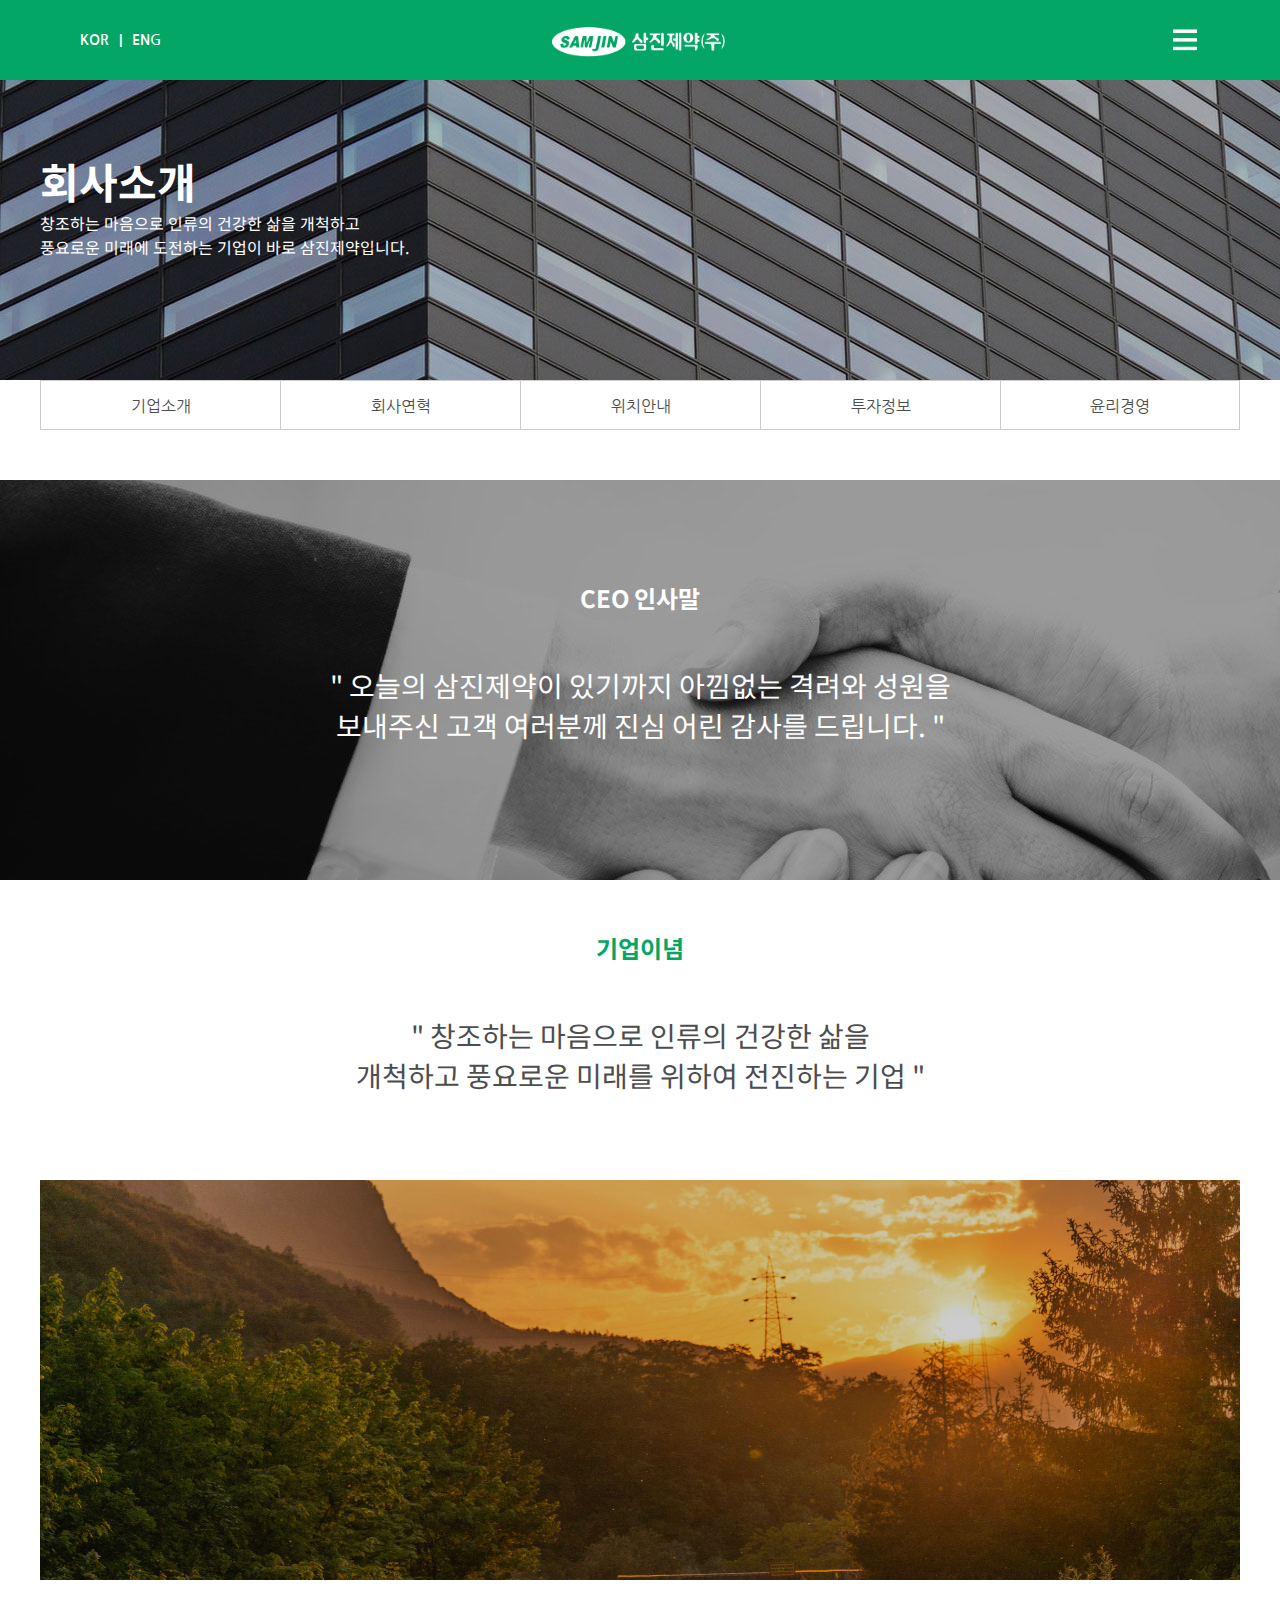
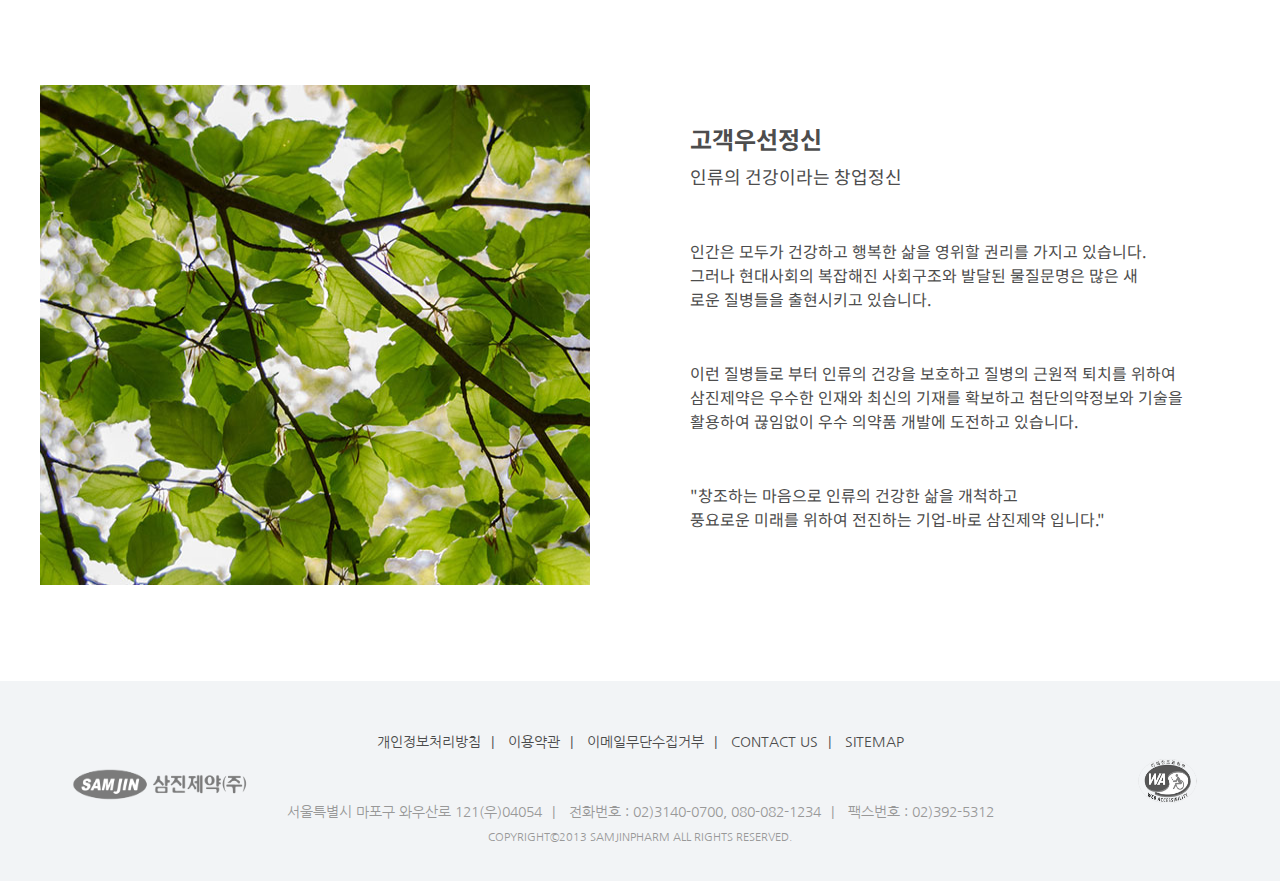
==== about.html @ c2581b31 "Add files via upload" ====
<!DOCTYPE html>
<html lang="en">

<head>
    <meta charset="UTF-8">
    <meta name="viewport" content="width=device-width, initial-scale=1.0">
    <meta http-equiv="X-UA-Compatible" content="ie=edge">
    <title>about.html</title>
    <!-- google font -->
    <link href="https://fonts.googleapis.com/css?family=Nanum+Gothic|Noto+Sans|Noto+Sans+KR&display=swap"
        rel="stylesheet">
    <!-- 외부 CSS -->
    <link rel="stylesheet" href="css/about.css">
    <!-- 제이쿼리 라이브러리 -->
    <script src="https://cdnjs.cloudflare.com/ajax/libs/jquery/3.4.1/jquery.min.js"></script>
    <!-- main.js -->
    <script src="js/main.js"></script>
</head>

<body>
    <!-- header & nav -->
    <header>
        <a href="index.html"><img src="images/header-logo1.png" alt="logo"></a>
        <button class="menu-btn"><img src="images/menu-icon.png" alt=""></button>
        <ul class="lang">
            <li><a href="#">KOR</a><span>|</span></li>
            <li><a href="#">ENG</a></li>
        </ul>
    </header>

    <div class="hold">
        <nav id="main-menu">
            <ul class="depth1">
                <li>
                    <a href="#">기업정보</a>
                    <ul class="depth2">
                        <li><a href="about.html">기업소개</a></li>
                        <li><a href="#">회사연혁</a></li>
                        <li><a href="location.html">위치안내</a></li>
                        <li><a href="#">투자정보</a></li>
                        <li><a href="#">윤리경영</a></li>
                    </ul>
                </li>
                <li>
                    <a href="#">제품정보</a>
                    <ul class="depth2">
                        <li><a href="product.html">제품</a></li>
                        <li><a href="#">신제품소개</a></li>
                        <li><a href="#">효능별제품안내</a></li>
                    </ul>
                </li>
                <li>
                    <a href="#">연구개발</a>
                    <ul class="depth2">
                        <li><a href="#">연구소 소개</a></li>
                        <li><a href="#">연구소 조직</a></li>
                        <li><a href="#">R&D비전</a></li>
                        <li><a href="#">R&D Pipeline</a></li>
                        <li><a href="#">주요연구성과</a></li>
                    </ul>
                </li>
                <li>
                    <a href="#">인재채용</a>
                    <ul class="depth2">
                        <li><a href="#">채용제도</a></li>
                        <li><a href="#">채용뉴스</a></li>
                        <li><a href="#">입사지원</a></li>
                        <li><a href="#">입사지원도우미</a></li>
                        <li><a href="#">전형결과확인</a></li>
                    </ul>
                </li>
                <li>
                    <a href="customer.html">고객센터</a>
                    <ul class="depth2">
                        <li><a href="#">FAQ</a></li>
                        <li><a href="customer.html">고객지원센터</a></li>
                        <li><a href="#">뉴스</a></li>
                        <li><a href="#">공지사항</a></li>
                    </ul>
                </li>
            </ul>
        </nav>
    </div>

    <!-- vigual -->
    <section id="visual">
        <div class="container">
            <div class="visual-txt">
                <h1>회사소개</h1>
                <p>창조하는 마음으로 인류의 건강한 삶을 개척하고<br>
                    풍요로운 미래에 도전하는 기업이 바로 삼진제약입니다.</p>
            </div>
        </div>
    </section>
    <!-- sub-menu -->
    <nav id="sub-menu">
        <div class="sub-container">
            <ul>
                <li><a href="about.html">기업소개</a></li>
                <li><a href="#">회사연혁</a></li>
                <li><a href="location.html">위치안내</a></li>
                <li><a href="#">투자정보</a></li>
                <li><a href="#">윤리경영</a></li>
            </ul>
        </div>
    </nav>
    <!-- greeting -->
    <section id="greeting">
        <div class="greeting-txt">
            <h2>CEO 인사말</h2>
            <p>" 오늘의 삼진제약이 있기까지 아낌없는 격려와 성원을<br>
                보내주신 고객 여러분께 진심 어린 감사를 드립니다. "</p>
        </div>
    </section>

    <!-- contents -->
    <section id="contents">
        <div class="philosophy">
            <h2>기업이념</h2>
            <p>" 창조하는 마음으로 인류의 건강한 삶을<br>
                개척하고 풍요로운 미래를 위하여 전진하는 기업 "</p>
        </div>
        <img src="images/contents-visual.jpg" alt="">
        <div class="customers">
            <img src="images/customers.jpg" alt="">
            <div class="customers-txt">
                <h3>고객우선정신</h3>
                <span>인류의 건강이라는 창업정신</span>
                <p>인간은 모두가 건강하고 행복한 삶을 영위할 권리를 가지고 있습니다.<br>
                그러나 현대사회의 복잡해진 사회구조와 발달된 물질문명은 많은 새<br>
                로운 질병들을 출현시키고 있습니다.</p>
                <p>이런 질병들로 부터 인류의 건강을 보호하고 질병의 근원적 퇴치를 위하여<br>
                삼진제약은 우수한 인재와 최신의 기재를 확보하고 첨단의약정보와 기술을<br>
                활용하여 끊임없이 우수 의약품 개발에 도전하고 있습니다.</p>
                <p>"창조하는 마음으로 인류의 건강한 삶을 개척하고<br>
                풍요로운 미래를 위하여 전진하는 기업-바로 삼진제약 입니다."</p>

            </div>
        </div>
    </section>


    <!-- footer -->
    <footer>
        <img class="footer-logo" src="images/footer-logo.png" alt="">
        <div class="footer-link">
            <ul>
                <li><a href="#">개인정보처리방침</a><span>|</span></li>
                <li><a href="#">이용약관</a><span>|</span></li>
                <li><a href="#">이메일무단수집거부</a><span>|</span></li>
                <li><a href="#">CONTACT US</a><span>|</span></li>
                <li><a href="#">SITEMAP</a></li>
            </ul>
            <div class="footer-info">
                <ul>
                    <li>서울특별시 마포구 와우산로 121(우)04054<span>|</span></li>
                    <li>전화번호 : 02)3140-0700, 080-082-1234<span>|</span></li>
                    <li>팩스번호 : 02)392-5312</li>
                </ul>
            </div>
            <p class="footer-copy">COPYRIGHT©2013 SAMJINPHARM ALL RIGHTS RESERVED.</p>
            <img class="footer-web" src="images/web.png" alt="">
    </footer>

</body>

</html>
---- css/about.css ----
/* style.css */
/*
font-family: 'Nanum Gothic', sans-serif;
font-family: 'Noto Sans KR', sans-serif;
font-family: 'Noto Sans', sans-serif;
*/
/*
font-color : #4d4d4d;
*/
/*
main-color : #03a665;
sub-color : #ffc20d;
*/

/* 초기화 코드 */
* {
    margin: 0;
    padding: 0;
    box-sizing: border-box;
}
body {
    font-family: 'Nanum Gothic', sans-serif;
    font-size: 100%;
    color: #4d4d4d;
}
ul {
    list-style-type: none;
}
a {
    text-decoration: none;
    color: #4d4d4d;
}

/* header */
header {
    width: 100%;
    height: 80px;
    background: #03a665;
    position: sticky;
    top: 0;
    z-index: 100;
}
header a img {
    position: absolute;
    width: 200px;
    height: 50px;
    left: 50%; top: 15px;
    transform: translateX(-50%);
}
header .menu-btn {
    position: absolute;
    right: 80px; top: 25px;
    border: none;
    background: none;
    outline: none;
}
header .menu-btn img {
    width: 30px;
    height: 30px;
}
header .lang {
    position: absolute;
    top: 50%; left: 80px;
    transform: translateY(-50%);
}
header .lang li {
    font-weight: bold;
    font-size: 14px;
    float: left;
}
header .lang li a {
    color: #fff;
}


header .lang span {
    padding: 0 10px;
    color: #fff;
}




/* main-menu */

.hold {
    width: 100%;
    height: 300px;
    border-bottom: 1px solid rgba(0,0,0,0.2);
    opacity: 0;
    height: 0;
    transition: 0.5s;
    overflow: hidden;
    background: #fff;
    position: fixed;
    top: 80px;
    z-index: 99;
}
.hold.show {
    /* display: block; */
    opacity: 1;
    height: 300px;
    transition: 0.5s;
    border-bottom: 1px solid rgba(0, 0, 0, 0.2);
}
#main-menu {
    width: 100%;
    height: 80px;
    margin: 0 auto;
    border-bottom: 1px solid rgba(0, 0, 0, 0.2);
}
#main-menu .depth1 {
    width: 1200px;
    height: 80px;
    margin: 0 auto;
    padding-top: 25px;
}
#main-menu .depth1 > li{
    float: left;
    width: 20%;
    height: 80px;
    text-align: center;
    font-weight: bold;
}
#main-menu .depth1 > li > a {
    font-size: 20px;
    font-family: 'Noto Sans KR', sans-serif;
}
#main-menu .depth1 > li > a:hover {
    border-bottom: 2px solid #03a665;
}


#main-menu .depth2 {
    height: 220px;
    margin-top: 25px;
    border-left: 1px solid rgba(0, 0, 0, 0.2);
    border-right: 1px solid rgba(0, 0, 0, 0.2);
}
#main-menu .depth2:nth-child(2) {
    border-right: none;
}
#main-menu .depth1 li:last-child .depth2 {
    border-right: 1px solid rgba(0, 0, 0, 0.2);
}


#main-menu .depth2 li a {
    font-size: 14px;
    font-weight: normal;
    display: block;
    padding: 5px 0;
}
#main-menu .depth2 li:first-child {
    padding-top: 20px;
}
#main-menu .depth2 li a:hover {
    color: #03a665;
    font-weight: bold;
}

/* visual */
#visual {
    width: 100%;
    height: 300px;
    position: relative;
    background-image: url('../images/about-visual.jpg');
}
#visual .container {
    width: 1200px;
    height: 300px;
    margin: 0 auto;
}
#visual .visual-txt {
    width: 100%;
    position: absolute;
    top: 70px;
    color: #fff;
    font-family: 'Noto Sans KR', sans-serif;
}
#visual .visual-txt h1 {
    font-size: 42px;
}

/* sub-menu */

.sub-container {
    width: 1200px;
    height: 50px;
    margin: 0 auto;
}
.sub-container li a {
    width: 20%;
    height: 50px;
    border: 1px solid #ccc;
    float: left;
    text-align: center;
    padding-top: 15px;
    border-right: none;
}
.sub-container li:last-child a {
    border-right: 1px solid #ccc;
}
.sub-container li a:hover {
    border-bottom: 1px solid #03a665;
    font-weight: bold;
}

/* greeting */
#greeting {
    width: 100%;
    height: 400px;
    margin: 0 auto;
    margin-top: 50px;
    background-image: url('../images/greeting-img.jpg');
    font-family: 'Noto Sans KR', sans-serif;
    text-align: center;
}
#greeting .greeting-txt h2 {
    font-size: 24px;
    padding-top: 100px;
    padding-bottom: 50px;
    color: #fff;
}
#greeting .greeting-txt p {
    font-size: 28px;
    color: #fff;
}
/* philosophy */
#contents {
    width: 1200px;
    margin: 0 auto;
    font-family: 'Noto Sans KR', sans-serif;
}
#contents .philosophy {
    width: 1200px;
    height: 300px;
    margin: 0 auto;
    text-align: center;
}
#contents .philosophy h2 {
    font-size: 24px;
    padding-top: 50px;
    padding-bottom: 50px;
    color: #03a665;
}
#contents .philosophy p {
    font-size: 28px;
}

#contents img {
    width: 1200px;
    height: 400px;
}
#contents .customers {
    margin-top: 100px;
    margin-bottom: 150px;
}
#contents .customers img {
    width: 550px;
    height: 500px;
    float: left;
    margin-right: 100px;
}
#contents .customers .customers-txt {
    padding-top: 30px;
}
#contents .customers .customers-txt h3 {
    font-size: 24px;
    line-height: 2em;
    
}
#contents .customers .customers-txt span {
    font-size: 18px;
}
#contents .customers .customers-txt p {
    margin-top: 50px;
}


/* footer */
footer {
    width: 100%;
    height: 200px;
    background: #F2F4F6;
    clear: both;
    position: relative;
}
footer .footer-logo {
    position: absolute;
    width: 200px;
    height: 50px;
    left: 60px; top: 50%;
    transform: translateY(-50%);
}
footer .footer-link {
    width: 1200px;
    margin: 0 auto;
    text-align: center;
    padding-top: 50px;
}

footer .footer-link li {
    display: inline-block;
    font-size: 14px;
}
footer .footer-link li a {
    color: #4b4b4b;
}
footer .footer-link span {
    padding: 0 10px;
}
footer .footer-info {
    width: 1200px;
    margin: 0 auto;
    text-align: center;
    padding-top: 50px;
}
footer .footer-info li {
    display: inline-block;
    font-size: 14px;
    color: #989898;
}

footer .footer-info span {
    padding: 0 10px;
}
footer .footer-copy {
    font-size: 11px;
    padding-top: 10px;
    color: #989898;
}
footer .footer-web {
    width: 65px;
    height: 50px;
    position: absolute;
    top: 50%; right: 80px;
    transform: translateY(-50%);
}
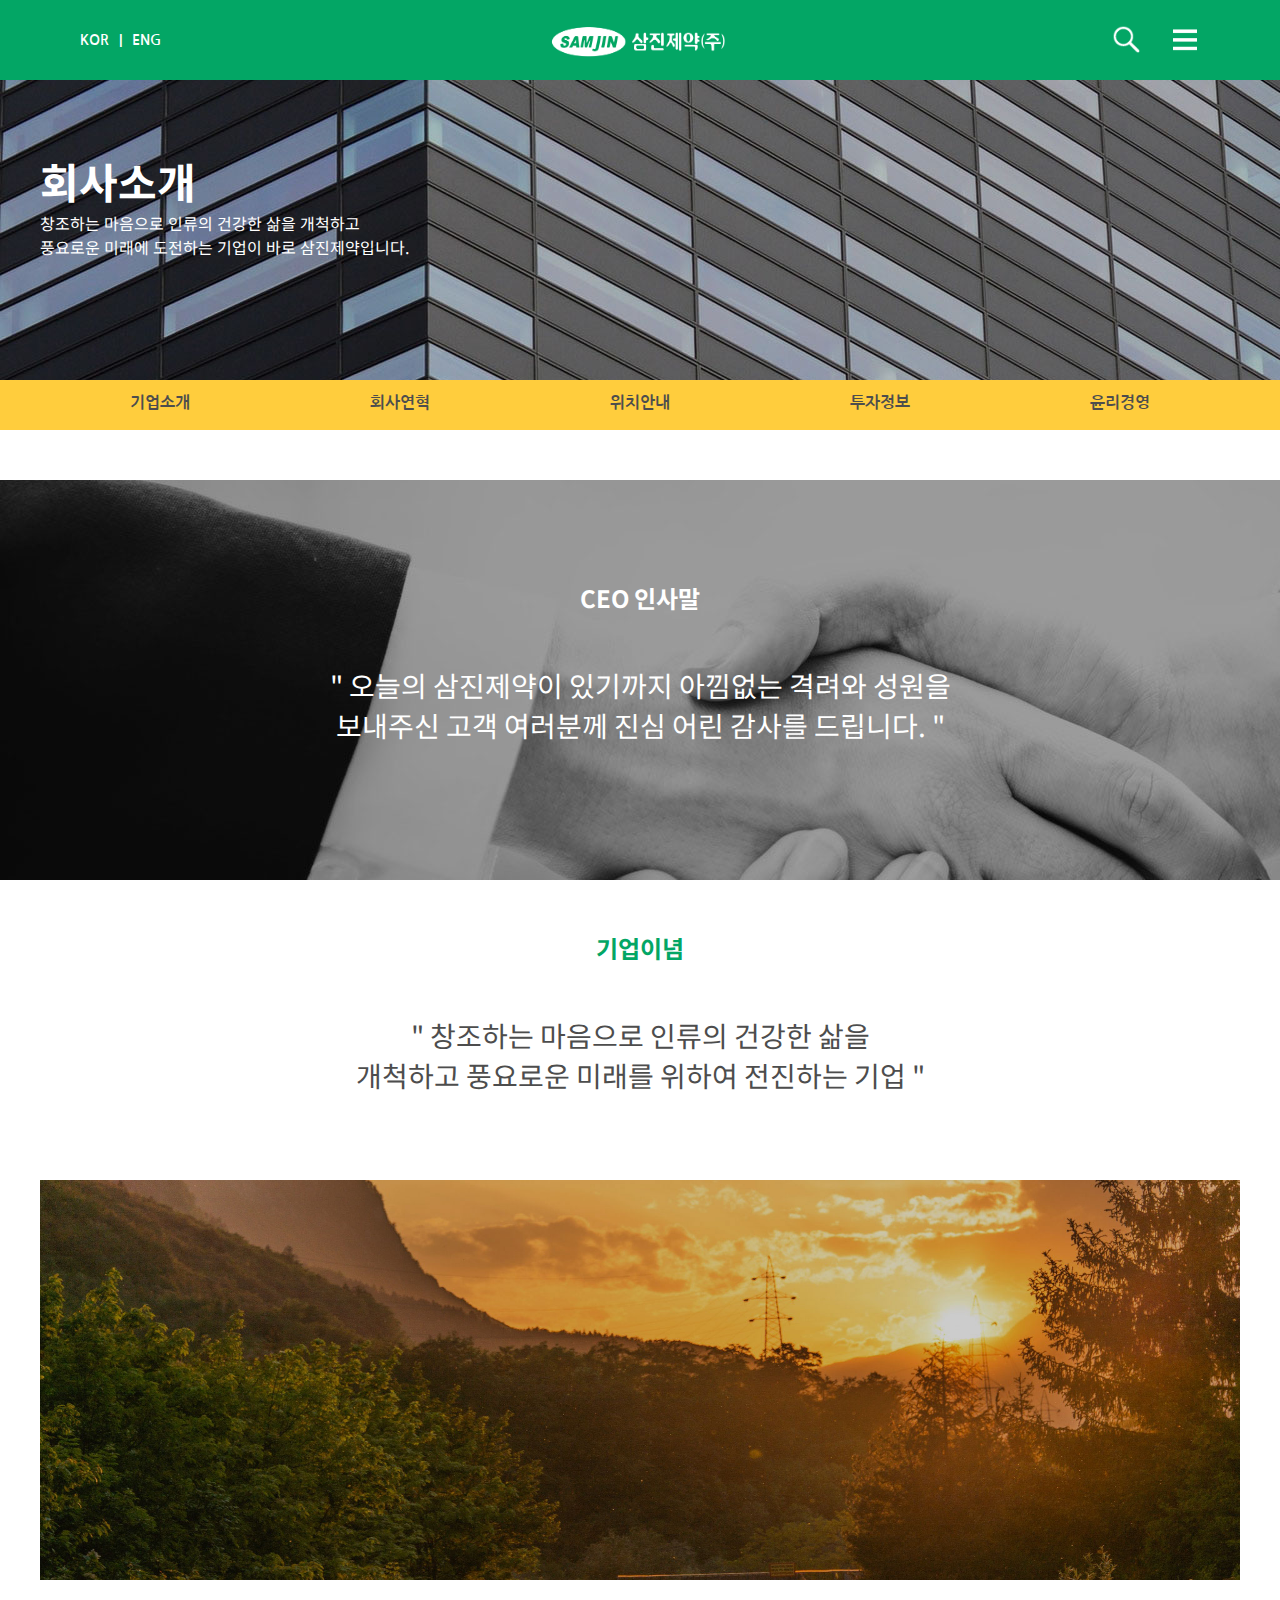
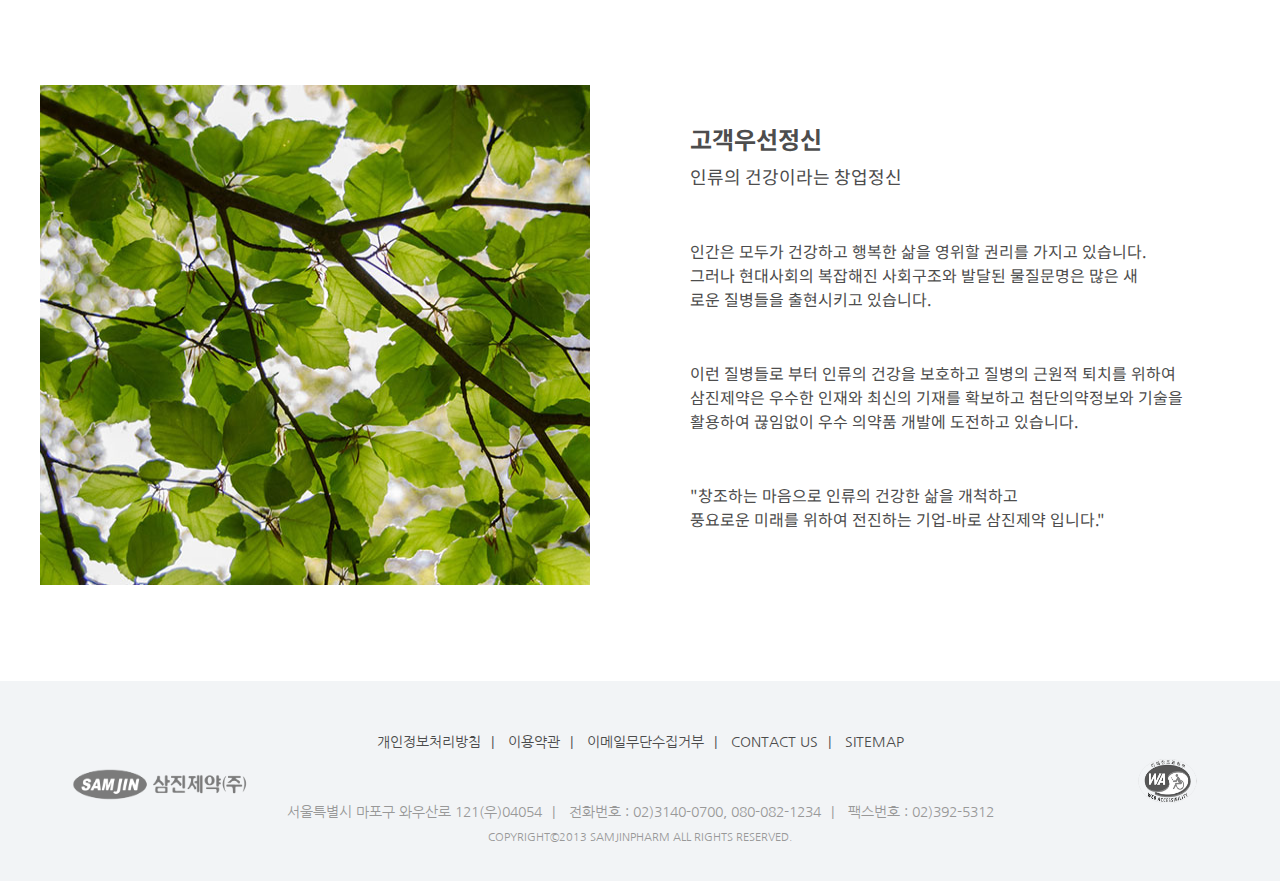
==== commit 94c923bf: "Add files via upload" ====
--- a/about.html
+++ b/about.html
@@ -22,12 +22,38 @@
     <header>
         <a href="index.html"><img src="images/header-logo1.png" alt="logo"></a>
         <button class="menu-btn"><img src="images/menu-icon.png" alt=""></button>
+        <button class="find-btn">
+            <img src="images/find.png" alt="find">
+        </button>
         <ul class="lang">
             <li><a href="#">KOR</a><span>|</span></li>
             <li><a href="#">ENG</a></li>
         </ul>
     </header>
 
+    <!-- search-icon -->
+    <div class="searchtop">
+        <p class="searchtop-container">
+            <span class="inp">
+                <input 
+                type="text" 
+                name="goods_search_word" 
+                id="goods_search_word" 
+                class="input_txt" 
+                placeholder="검색할 제품명을 입력해 주세요." 
+                onkeyup="enters(function(){ topGoodsSearch(); })"
+                >
+            </span>
+            <button class="btn" onclick="topGoodsSearch()">
+                <img src="images/search.png" alt="검색" class="img-pc">
+            </button>
+            <button class="close" onclick="headSearchFn.close();"><img src="images/close.png" alt="닫기">
+            </button>
+        </p>
+    </div>
+</div>
+
+    <!-- main-menu -->
     <div class="hold">
         <nav id="main-menu">
             <ul class="depth1">
@@ -81,7 +107,7 @@
             </ul>
         </nav>
     </div>
-
+    
     <!-- vigual -->
     <section id="visual">
         <div class="container">
--- a/css/about.css
+++ b/css/about.css
@@ -36,7 +36,7 @@
     width: 100%;
     height: 80px;
     background: #03a665;
-    position: sticky;
+    position: fixed;
     top: 0;
     z-index: 100;
 }
@@ -46,6 +46,17 @@
     height: 50px;
     left: 50%; top: 15px;
     transform: translateX(-50%);
+}
+header .find-btn{
+    position: absolute;
+    right: 140px; top: 25px;
+    border: none;
+    background: none;
+    outline: none;
+}
+header .find-btn img {
+    width: 28px;
+    height: 28px;
 }
 header .menu-btn {
     position: absolute;
@@ -78,8 +89,67 @@
     color: #fff;
 }
 
-
-
+/* search-icon */
+.searchtop{
+    width: 100%;
+    height: 120px;
+    opacity: 0;
+    height: 0;
+    transition: 0.5s;
+    overflow: hidden;
+    background: #fff;
+    position: fixed;
+    top: 80px;
+    z-index: 99;
+    padding: 20px;
+}
+.searchtop.show{
+    opacity: 1;
+    height: 120px;
+    transition: 0.5s;
+}
+.searchtop-container{
+    position: relative;
+    width: 800px;
+    height: 80px;
+    margin: 0 auto;
+    /* border: 1px solid red; */
+}
+.inp{
+    display: inline-block;
+    width: 800px;
+    height: 80px;
+    border: 1px solid #03A665;
+    box-sizing: border-box;
+}
+.inp input{
+    width: 600px;
+    height: 78px;
+    border: none;
+    font-size: 1.5em;
+    padding-left: 50px;
+    outline: none;
+}
+.btn{
+    position: absolute;
+    right: 80px; 
+    top: 50%; transform: translateY(-50%);
+    border: none;
+    background: none;
+    outline: none;
+}
+.close{
+    position: absolute;
+    right: 30px;
+    top: 50%; transform: translateY(-50%);
+    border: none;
+    background: none;
+    outline: none;
+}
+button img{
+    width: 30px;
+    height: 30px;
+}
 
 /* main-menu */
 
@@ -165,6 +235,7 @@
     height: 300px;
     position: relative;
     background-image: url('../images/about-visual.jpg');
+    margin-top: 80px;
 }
 #visual .container {
     width: 1200px;
@@ -172,7 +243,7 @@
     margin: 0 auto;
 }
 #visual .visual-txt {
-    width: 100%;
+    width: 80%;
     position: absolute;
     top: 70px;
     color: #fff;
@@ -183,7 +254,13 @@
 }
 
 /* sub-menu */
-
+#sub-menu {
+    background: rgba(255, 193, 13, 0.8);
+    /* border-bottom: 1px solid #ccc; */
+    width: 100%;
+    height: 50px;
+    margin: 0 auto;
+}
 .sub-container {
     width: 1200px;
     height: 50px;
@@ -192,17 +269,16 @@
 .sub-container li a {
     width: 20%;
     height: 50px;
-    border: 1px solid #ccc;
+    /* border: 1px solid #ccc; */
     float: left;
     text-align: center;
     padding-top: 15px;
     border-right: none;
-}
-.sub-container li:last-child a {
-    border-right: 1px solid #ccc;
+    font-weight: bold;
 }
 .sub-container li a:hover {
-    border-bottom: 1px solid #03a665;
+    /* border-bottom: 2px solid #03a665; */
+    background: #fff;
     font-weight: bold;
 }
 
